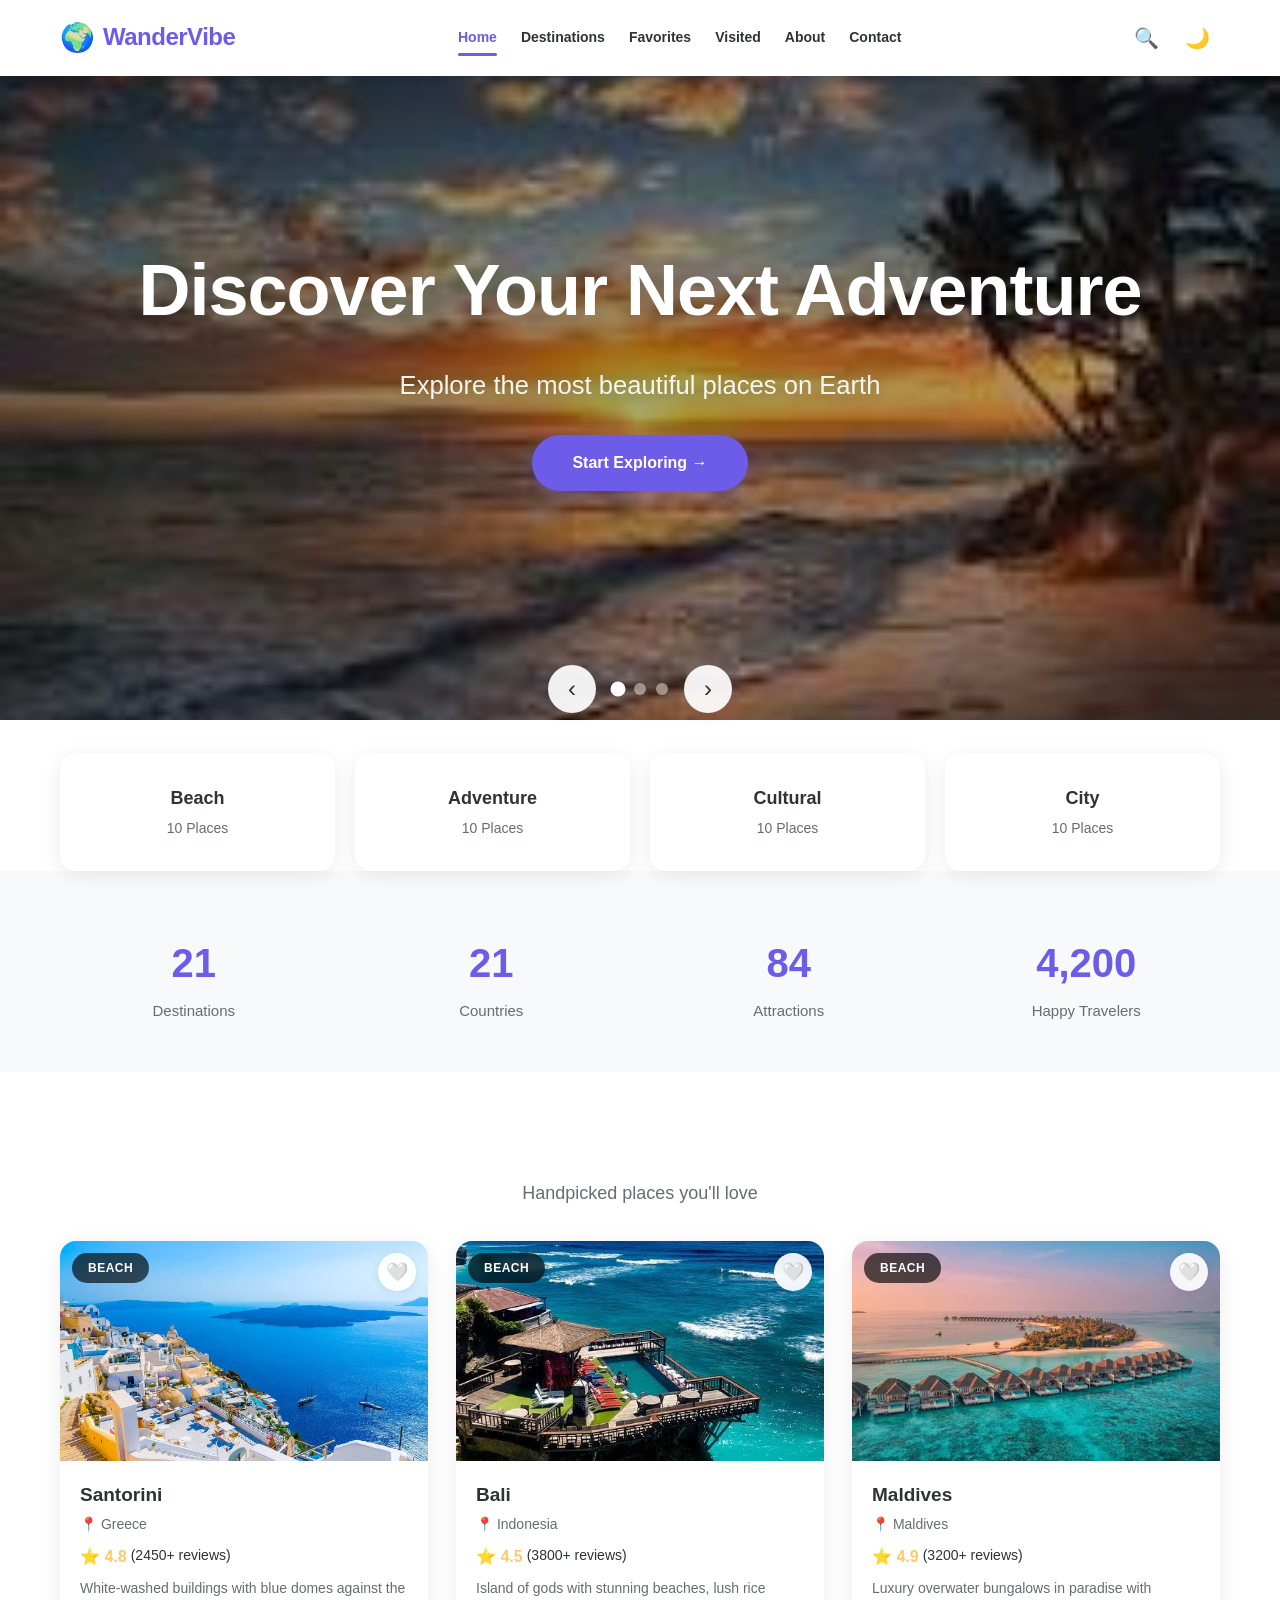
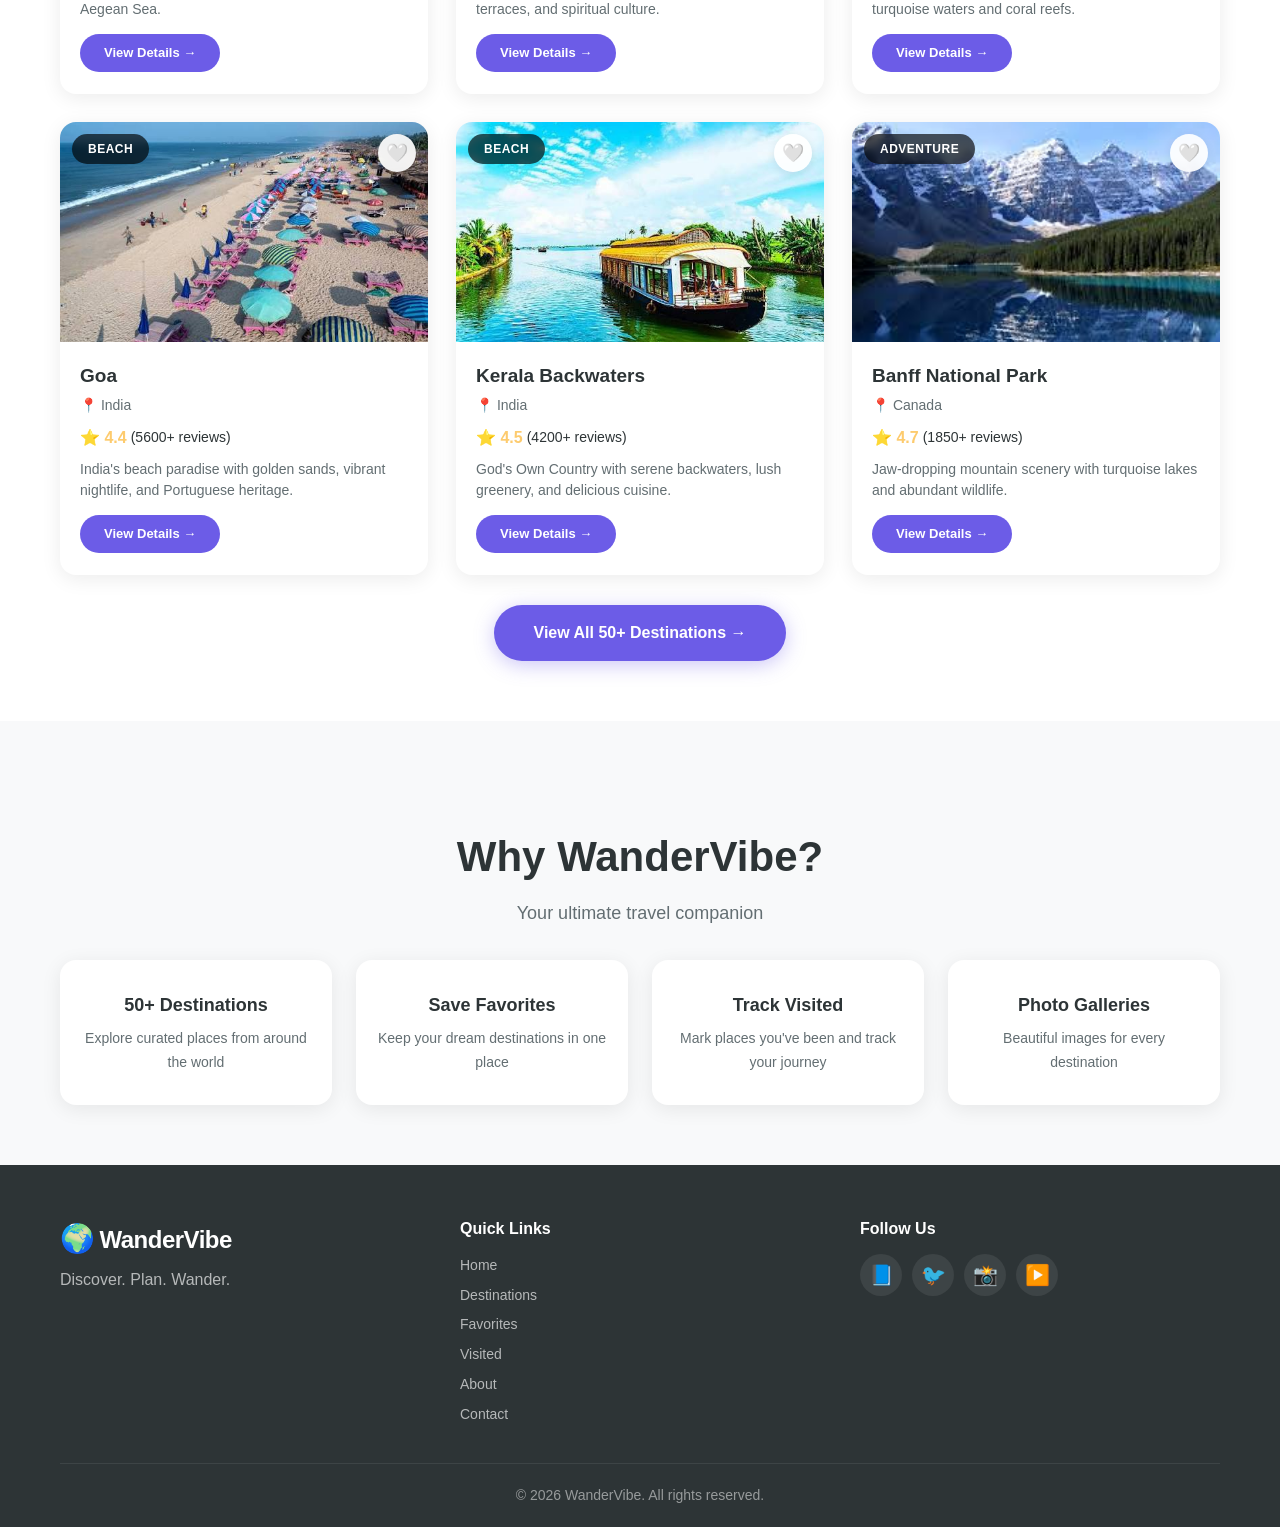
==== index.html @ a5f8c966 "Initial commit - WanderVibe travel discovery platform" ====
<!DOCTYPE html>
<html lang="en">
<head>
    <meta charset="UTF-8" />
    <meta name="viewport" content="width=device-width, initial-scale=1.0" />
    <title>WanderVibe - Discover Your Next Adventure</title>
    <link rel="stylesheet" href="css/style.css" />
    <link rel="stylesheet" href="css/dark-mode.css" />
    <link rel="stylesheet" href="css/responsive.css" />
</head>
<body>

    <!-- HEADER -->
    <header id="header">
        <div class="container">
            <div class="logo">
                <span class="logo-icon">🌍</span>
                <span class="logo-text">WanderVibe</span>
            </div>

            <nav id="navbar">
                <a href="index.html" class="active">Home</a>
                <a href="destinations.html">Destinations</a>
                <a href="favorites.html">Favorites</a>
                <a href="visited.html">Visited</a>
                <a href="about.html">About</a>
                <a href="contact.html">Contact</a>
            </nav>

            <div class="header-controls">
                <button id="search-toggle" aria-label="Search">🔍</button>
                <button id="theme-toggle" aria-label="Toggle Theme">🌙</button>
                <button id="menu-toggle" aria-label="Menu">☰</button>
            </div>
        </div>
    </header>

    <!-- SEARCH OVERLAY -->
    <div id="search-overlay">
        <div class="search-container">
            <input type="text" id="search-input" placeholder="Search destinations by name, country, or category..." />
            <button id="search-close">✕</button>
        </div>
        <div id="search-results"></div>
    </div>

    <!-- HOME SECTION -->
    <section id="home">
        <!-- Hero Slider -->
        <div class="hero-slider">
            <div class="slide active" data-index="0">
                <div class="slide-bg" style="background-image: url('assets/images/hero1.jpg');"></div>
                <div class="slide-content">
                    <h1>Discover Your Next Adventure</h1>
                    <p>Explore the most beautiful places on Earth</p>
                    <a href="destinations.html" class="btn btn-primary">Start Exploring →</a>
                </div>
            </div>
            <div class="slide" data-index="1">
                <div class="slide-bg" style="background-image: url('assets/images/hero2.jpg');"></div>
                <div class="slide-content">
                    <h1>Wander Without Limits</h1>
                    <p>Find hidden gems and popular hotspots</p>
                    <a href="destinations.html" class="btn btn-primary">Explore Now →</a>
                </div>
            </div>
            <div class="slide" data-index="2">
                <div class="slide-bg" style="background-image: url('assets/images/hero3.jpg');"></div>
                <div class="slide-content">
                    <h1>Save Your Favorites</h1>
                    <p>Plan your dream journey one place at a time</p>
                    <a href="favorites.html" class="btn btn-primary">View Favorites →</a>
                </div>
            </div>
        </div>

        <div class="slider-controls">
            <button class="prev-slide">‹</button>
            <div class="slider-dots"></div>
            <button class="next-slide">›</button>
        </div>

        <!-- Quick Categories -->
        <div class="quick-categories">
            <div class="container">
                <div class="category-grid">
                    <a href="destinations.html?category=Beach" class="category-card">
                        <span class="category-name">Beach</span>
                        <span class="category-count">10 Places</span>
                    </a>
                    <a href="destinations.html?category=Adventure" class="category-card">
                        <span class="category-name">Adventure</span>
                        <span class="category-count">10 Places</span>
                    </a>
                    <a href="destinations.html?category=Cultural" class="category-card">
                        <span class="category-name">Cultural</span>
                        <span class="category-count">10 Places</span>
                    </a>
                    <a href="destinations.html?category=City" class="category-card">
                        <span class="category-name">City</span>
                        <span class="category-count">10 Places</span>
                    </a>
                </div>
            </div>
        </div>

        <!-- Stats -->
        <div class="stats-section">
            <div class="container">
                <div class="stats-grid">
                    <div class="stat-item">
                        <span class="stat-number" data-target="50">0</span>
                        <span class="stat-label">Destinations</span>
                    </div>
                    <div class="stat-item">
                        <span class="stat-number" data-target="25">0</span>
                        <span class="stat-label">Countries</span>
                    </div>
                    <div class="stat-item">
                        <span class="stat-number" data-target="200">0</span>
                        <span class="stat-label">Attractions</span>
                    </div>
                    <div class="stat-item">
                        <span class="stat-number" data-target="10000">0</span>
                        <span class="stat-label">Happy Travelers</span>
                    </div>
                </div>
            </div>
        </div>

        <!-- Featured Destinations -->
        <div class="featured-section">
            <div class="container">
                <div class="section-header">
                    <p>Handpicked places you'll love</p>
                </div>
                <div id="featured-grid" class="destinations-grid"></div>
                <div style="text-align:center;margin-top:30px;">
                    <a href="destinations.html" class="btn btn-primary">View All 50+ Destinations →</a>
                </div>
            </div>
        </div>

        <!-- Why WanderVibe -->
        <div class="why-section">
            <div class="container">
                <div class="section-header">
                    <h2>Why WanderVibe?</h2>
                    <p>Your ultimate travel companion</p>
                </div>
                <div class="why-grid">
                    <div class="why-card">
                        <h3>50+ Destinations</h3>
                        <p>Explore curated places from around the world</p>
                    </div>
                    <div class="why-card">
                        <h3>Save Favorites</h3>
                        <p>Keep your dream destinations in one place</p>
                    </div>
                    <div class="why-card">
                        <h3>Track Visited</h3>
                        <p>Mark places you've been and track your journey</p>
                    </div>
                    <div class="why-card">
                        <h3>Photo Galleries</h3>
                        <p>Beautiful images for every destination</p>
                    </div>
                </div>
            </div>
        </div>
    </section>

    <!-- FOOTER -->
    <footer>
        <div class="container">
            <div class="footer-content">
                <div class="footer-brand">
                    <span class="logo-icon">🌍</span>
                    <span class="logo-text">WanderVibe</span>
                    <p>Discover. Plan. Wander.</p>
                </div>
                <div class="footer-links">
                    <h4>Quick Links</h4>
                    <a href="index.html">Home</a>
                    <a href="destinations.html">Destinations</a>
                    <a href="favorites.html">Favorites</a>
                    <a href="visited.html">Visited</a>
                    <a href="about.html">About</a>
                    <a href="contact.html">Contact</a>
                </div>
                <div class="footer-social">
                    <h4>Follow Us</h4>
                    <div class="social-icons">
                        <a href="#" aria-label="Facebook">📘</a>
                        <a href="#" aria-label="Twitter">🐦</a>
                        <a href="#" aria-label="Instagram">📸</a>
                        <a href="#" aria-label="YouTube">▶️</a>
                    </div>
                </div>
            </div>
            <div class="footer-bottom">
                <p>&copy; 2026 WanderVibe. All rights reserved.</p>
            </div>
        </div>
    </footer>

    <button id="back-to-top" aria-label="Back to top">↑</button>

    <script src="js/main.js"></script>
    <script src="js/theme-switcher.js"></script>
    <script src="js/destinations.js"></script>
    <script src="js/image-slider.js"></script>
    <script src="js/scroll-effects.js"></script>
</body>
</html>
---- css/style.css ----
/* CSS VARIABLES */

:root {
    --primary: #6C5CE7;
    --primary-dark: #5A4BD1;
    --secondary: #00B894;
    --secondary-dark: #00A381;
    --accent: #FDCB6E;
    --dark: #2D3436;
    --light: #DFE6E9;
    --bg: #FFFFFF;
    --bg-alt: #F8F9FA;
    --text: #2D3436;
    --text-light: #636E72;
    --card-bg: #FFFFFF;
    --shadow: 0 4px 20px rgba(0, 0, 0, 0.08);
    --shadow-hover: 0 8px 35px rgba(0, 0, 0, 0.15);
    --radius: 16px;
    --radius-sm: 8px;
    --transition: 0.3s cubic-bezier(0.4, 0, 0.2, 1);
    --font: 'Segoe UI', -apple-system, BlinkMacSystemFont, 'Helvetica Neue', Arial, sans-serif;
}

*,
*::before,
*::after {
    margin: 0;
    padding: 0;
    box-sizing: border-box;
}

html {
    scroll-behavior: smooth;
}

body {
    font-family: var(--font);
    background: var(--bg);
    color: var(--text);
    line-height: 1.7;
    transition: background var(--transition), color var(--transition);
    overflow-x: hidden;
}

a {
    text-decoration: none;
    color: inherit;
}

button {
    cursor: pointer;
    border: none;
    background: none;
    font-family: inherit;
}

input,
select,
textarea {
    font-family: inherit;
}

img {
    max-width: 100%;
    display: block;
}

ul {
    list-style: none;
}

.container {
    max-width: 1200px;
    margin: 0 auto;
    padding: 0 20px;
}

/* LOADING SCREEN */
#loader {
    position: fixed;
    inset: 0;
    background: var(--bg);
    display: flex;
    align-items: center;
    justify-content: center;
    z-index: 99999;
    transition: opacity 0.6s ease, visibility 0.6s ease;
}

#loader.hide {
    opacity: 0;
    visibility: hidden;
}

.loader-content {
    text-align: center;
}

.loader-icon {
    font-size: 56px;
    animation: pulse 1s ease-in-out infinite;
}

.loader-text {
    font-size: 28px;
    font-weight: 800;
    color: var(--primary);
    margin: 12px 0;
}

.loader-bar {
    width: 220px;
    height: 4px;
    background: var(--light);
    border-radius: 4px;
    overflow: hidden;
    margin: 0 auto;
}

.loader-progress {
    width: 0%;
    height: 100%;
    background: linear-gradient(90deg, var(--primary), var(--secondary));
    border-radius: 4px;
    animation: loadProgress 2s ease forwards;
}

@keyframes loadProgress {
    0% { width: 0%; }
    100% { width: 100%; }
}

@keyframes pulse {
    0%, 100% { transform: scale(1); }
    50% { transform: scale(1.15); }
}

/* HEADER */
#header {
    position: fixed;
    top: 0;
    left: 0;
    right: 0;
    z-index: 10000;
    background: var(--bg);
    box-shadow: 0 2px 10px rgba(0, 0, 0, 0.06);
    transition: background var(--transition), box-shadow var(--transition);
    padding: 14px 0;
}

#header.scrolled {
    box-shadow: 0 4px 25px rgba(0, 0, 0, 0.12);
}

#header .container {
    display: flex;
    align-items: center;
    justify-content: space-between;
}

.logo {
    display: flex;
    align-items: center;
    gap: 8px;
    font-size: 24px;
    font-weight: 800;
    color: var(--primary);
}

.logo-icon {
    font-size: 28px;
}

.logo-text {
    letter-spacing: -0.5px;
}

#navbar {
    display: flex;
    gap: 24px;
}

#navbar a {
    font-size: 14px;
    font-weight: 600;
    color: var(--text);
    transition: color var(--transition);
    position: relative;
    padding: 4px 0;
}

#navbar a:hover,
#navbar a.active {
    color: var(--primary);
}

#navbar a.active::after {
    content: '';
    position: absolute;
    bottom: -2px;
    left: 0;
    right: 0;
    height: 2.5px;
    background: var(--primary);
    border-radius: 2px;
}

.header-controls {
    display: flex;
    gap: 6px;
    align-items: center;
}

.header-controls button {
    font-size: 20px;
    padding: 8px 10px;
    border-radius: var(--radius-sm);
    transition: background var(--transition);
    color: var(--text);
}

.header-controls button:hover {
    background: var(--bg-alt);
}

#menu-toggle {
    display: none;
    font-size: 26px;
    padding: 4px 8px;
}

/* SEARCH OVERLAY */
#search-overlay {
    position: fixed;
    top: 72px;
    left: 0;
    right: 0;
    background: var(--bg);
    padding: 24px;
    z-index: 9999;
    box-shadow: 0 4px 30px rgba(0, 0, 0, 0.12);
    display: none;
    max-height: 80vh;
    overflow-y: auto;
}

#search-overlay.active {
    display: block;
}

.search-container {
    display: flex;
    align-items: center;
    gap: 12px;
    max-width: 600px;
    margin: 0 auto;
}

.search-container input {
    flex: 1;
    padding: 14px 18px;
    border: 2px solid var(--light);
    border-radius: var(--radius-sm);
    font-size: 16px;
    background: var(--bg-alt);
    color: var(--text);
    transition: border-color var(--transition);
}

.search-container input:focus {
    outline: none;
    border-color: var(--primary);
}

#search-close {
    font-size: 26px;
    padding: 8px 12px;
    color: var(--text-light);
}

#search-results {
    max-width: 600px;
    margin: 16px auto 0;
}

.search-result-item {
    padding: 12px 16px;
    border-bottom: 1px solid var(--light);
    cursor: pointer;
    transition: background var(--transition);
}

.search-result-item:hover {
    background: var(--bg-alt);
}

.search-result-item .result-name {
    font-weight: 600;
}

.search-result-item .result-country {
    font-size: 13px;
    color: var(--text-light);
}

/* HOME/HERO */
.hero-slider {
    position: relative;
    height: 80vh;
    min-height: 520px;
    overflow: hidden;
}

.slide {
    position: absolute;
    inset: 0;
    opacity: 0;
    transition: opacity 1s ease;
}

.slide.active {
    opacity: 1;
}

.slide-bg {
    position: absolute;
    inset: 0;
    background-size: cover;
    background-position: center;
    transform: scale(1.08);
    transition: transform 10s ease;
}

.slide.active .slide-bg {
    transform: scale(1);
}

.slide-bg::after {
    content: '';
    position: absolute;
    inset: 0;
    background: linear-gradient(135deg, rgba(0, 0, 0, 0.5) 0%, rgba(0, 0, 0, 0.2) 100%);
}

.slide-content {
    position: relative;
    z-index: 2;
    display: flex;
    flex-direction: column;
    align-items: center;
    justify-content: center;
    height: 100%;
    text-align: center;
    color: #fff;
    padding: 20px;
}

.slide-content h1 {
    font-size: clamp(38px, 6.5vw, 72px);
    font-weight: 900;
    margin-bottom: 12px;
    text-shadow: 0 2px 30px rgba(0, 0, 0, 0.35);
    letter-spacing: -1px;
}

.slide-content p {
    font-size: clamp(18px, 2vw, 26px);
    margin-bottom: 28px;
    opacity: 0.92;
    text-shadow: 0 2px 15px rgba(0, 0, 0, 0.3);
}

.btn {
    display: inline-block;
    padding: 14px 40px;
    border-radius: 50px;
    font-weight: 700;
    font-size: 16px;
    transition: all var(--transition);
    cursor: pointer;
    text-align: center;
}

.btn-primary {
    background: var(--primary);
    color: #fff;
    box-shadow: 0 4px 20px rgba(108, 92, 231, 0.35);
}

.btn-primary:hover {
    transform: translateY(-3px);
    box-shadow: 0 8px 35px rgba(108, 92, 231, 0.45);
}

.btn-small {
    padding: 8px 20px;
    font-size: 13px;
}

/* Slider Controls */
.slider-controls {
    position: relative;
    z-index: 3;
    display: flex;
    align-items: center;
    justify-content: center;
    gap: 16px;
    margin-top: -55px;
}

.slider-controls button {
    background: rgba(255, 255, 255, 0.92);
    color: var(--dark);
    width: 48px;
    height: 48px;
    border-radius: 50%;
    font-size: 24px;
    transition: all var(--transition);
    box-shadow: 0 2px 15px rgba(0, 0, 0, 0.1);
}

.slider-controls button:hover {
    background: var(--primary);
    color: #fff;
    transform: scale(1.05);
}

.slider-dots {
    display: flex;
    gap: 10px;
}

.slider-dots .dot {
    width: 12px;
    height: 12px;
    border-radius: 50%;
    background: rgba(255, 255, 255, 0.45);
    cursor: pointer;
    transition: all var(--transition);
}

.slider-dots .dot.active {
    background: #fff;
    transform: scale(1.25);
}

   /* STATS */
.stats-section {
    padding: 50px 0 40px;
    background: var(--bg-alt);
}

.stats-grid {
    display: grid;
    grid-template-columns: repeat(auto-fit, minmax(140px, 1fr));
    gap: 30px;
    text-align: center;
}

.stat-item {
    padding: 8px;
}

.stat-number {
    display: block;
    font-size: 40px;
    font-weight: 900;
    color: var(--primary);
}

.stat-label {
    font-size: 15px;
    color: var(--text-light);
    font-weight: 500;
}

/* ============================================================
   FEATURED SECTION
   ============================================================ */
.featured-section {
    padding: 50px 0 60px;
    background: var(--bg);
}

.featured-section h2 {
    font-size: 28px;
    font-weight: 800;
    margin-bottom: 24px;
}

   /* SECTION HEADER */
.section-header {
    text-align: center;
    padding: 50px 0 32px;
}

.section-header h2 {
    font-size: clamp(28px, 4vw, 42px);
    font-weight: 800;
}

.section-header p {
    color: var(--text-light);
    font-size: 18px;
    margin-top: 6px;
}

   /* DESTINATIONS */
#destinations-page,
#favorites-page,
#visited-page {
    padding: 80px 0 60px;
}

.category-filters {
    display: flex;
    flex-wrap: wrap;
    gap: 10px;
    justify-content: center;
    margin-bottom: 32px;
}

.filter-btn {
    padding: 10px 26px;
    border-radius: 50px;
    background: var(--bg-alt);
    color: var(--text);
    font-weight: 600;
    border: 2px solid transparent;
    transition: all var(--transition);
    font-size: 14px;
}

.filter-btn:hover {
    border-color: var(--primary);
    transform: translateY(-2px);
}

.filter-btn.active {
    background: var(--primary);
    color: #fff;
    border-color: var(--primary);
}

.destinations-grid {
    display: grid;
    grid-template-columns: repeat(auto-fill, minmax(280px, 1fr));
    gap: 28px;
}

.destination-card {
    background: var(--card-bg);
    border-radius: var(--radius);
    overflow: hidden;
    box-shadow: var(--shadow);
    transition: all var(--transition);
    cursor: pointer;
}

.destination-card:hover {
    transform: translateY(-8px);
    box-shadow: var(--shadow-hover);
}

.destination-card .card-image {
    position: relative;
    height: 220px;
    overflow: hidden;
}

.destination-card .card-image img {
    width: 100%;
    height: 100%;
    object-fit: cover;
    transition: transform 0.6s ease;
}

.destination-card:hover .card-image img {
    transform: scale(1.06);
}

.destination-card .card-badges {
    position: absolute;
    top: 12px;
    left: 12px;
    right: 12px;
    display: flex;
    justify-content: space-between;
    align-items: flex-start;
}

.destination-card .category-badge {
    padding: 5px 16px;
    border-radius: 50px;
    font-size: 12px;
    font-weight: 700;
    background: rgba(0, 0, 0, 0.65);
    color: #fff;
    backdrop-filter: blur(4px);
    text-transform: uppercase;
    letter-spacing: 0.5px;
}

.destination-card .visited-badge {
    padding: 5px 16px;
    border-radius: 50px;
    font-size: 12px;
    font-weight: 700;
    background: var(--secondary);
    color: #fff;
}

.destination-card .card-actions {
    position: absolute;
    top: 12px;
    right: 12px;
    display: flex;
    gap: 8px;
}

.destination-card .card-actions button {
    width: 38px;
    height: 38px;
    border-radius: 50%;
    background: rgba(255, 255, 255, 0.92);
    font-size: 18px;
    transition: all var(--transition);
    backdrop-filter: blur(4px);
    box-shadow: 0 2px 8px rgba(0, 0, 0, 0.08);
}

.destination-card .card-actions button:hover {
    transform: scale(1.1);
}

.destination-card .card-actions .fav-btn.active {
    color: #E74C3C;
}

.destination-card .card-body {
    padding: 18px 20px 22px;
}

.destination-card .card-body h3 {
    font-size: 19px;
    font-weight: 800;
    margin-bottom: 2px;
}

.destination-card .card-body .country {
    color: var(--text-light);
    font-size: 14px;
}

.destination-card .card-body .rating {
    display: flex;
    align-items: center;
    gap: 4px;
    margin: 6px 0 8px;
    color: #FDCB6E;
    font-weight: 700;
}

.destination-card .card-body .rating span {
    color: var(--text);
    font-weight: 400;
    font-size: 14px;
}

.destination-card .card-body .description {
    font-size: 14px;
    color: var(--text-light);
    display: -webkit-box;
    -webkit-line-clamp: 2;
    -webkit-box-orient: vertical;
    overflow: hidden;
    line-height: 1.5;
}

.destination-card .card-body .view-btn {
    margin-top: 14px;
    padding: 8px 24px;
    border-radius: 50px;
    background: var(--primary);
    color: #fff;
    font-size: 13px;
    font-weight: 600;
    transition: all var(--transition);
    display: inline-block;
}

.destination-card .card-body .view-btn:hover {
    background: var(--primary-dark);
    transform: translateX(4px);
}

#destination-detail {
    padding: 100px 0 60px;
}

#destination-content .detail-hero {
    width: 100%;
    height: 400px;
    object-fit: cover;
    border-radius: var(--radius);
    margin-bottom: 30px;
}

#destination-content .detail-title {
    font-size: 36px;
    font-weight: 800;
}

#destination-content .detail-country {
    font-size: 18px;
    color: var(--text-light);
}

#destination-content .detail-rating {
    display: flex;
    align-items: center;
    gap: 4px;
    color: #FDCB6E;
    font-size: 24px;
    margin: 8px 0 16px;
}

#destination-content .detail-rating span {
    color: var(--text);
    font-size: 16px;
}

#destination-content .detail-description {
    font-size: 17px;
    line-height: 1.9;
    margin-bottom: 20px;
}

#destination-content .detail-grid {
    display: grid;
    grid-template-columns: 1fr 1fr;
    gap: 30px;
    margin: 30px 0;
}

#destination-content .detail-section {
    margin-bottom: 20px;
}

#destination-content .detail-section h4 {
    font-weight: 700;
    font-size: 17px;
    margin-bottom: 6px;
    color: var(--primary);
}

#destination-content .detail-section p {
    color: var(--text-light);
    font-size: 15px;
}

#destination-content .detail-section ul {
    display: flex;
    flex-wrap: wrap;
    gap: 8px;
    margin-top: 4px;
}

#destination-content .detail-section ul li {
    padding: 4px 16px;
    background: var(--bg-alt);
    border-radius: 50px;
    font-size: 14px;
    color: var(--text);
}

/* Gallery */
.detail-gallery {
    display: grid;
    grid-template-columns: repeat(auto-fill, minmax(200px, 1fr));
    gap: 16px;
    margin: 20px 0;
}

.detail-gallery img {
    width: 100%;
    height: 160px;
    object-fit: cover;
    border-radius: var(--radius-sm);
    cursor: pointer;
    transition: transform var(--transition);
}

.detail-gallery img:hover {
    transform: scale(1.03);
}

/* Detail Actions */
.detail-actions {
    display: flex;
    flex-wrap: wrap;
    gap: 12px;
    margin-top: 30px;
    padding-top: 24px;
    border-top: 2px solid var(--light);
}

.detail-actions button,
.detail-actions a {
    padding: 12px 30px;
    border-radius: 50px;
    font-weight: 700;
    font-size: 15px;
    transition: all var(--transition);
    display: inline-flex;
    align-items: center;
    gap: 8px;
}

.detail-actions .btn-visit {
    background: var(--secondary);
    color: #fff;
}

.detail-actions .btn-visit:hover {
    background: var(--secondary-dark);
}

.detail-actions .btn-visit.visited {
    background: #636E72;
}

.detail-actions .btn-map {
    background: var(--primary);
    color: #fff;
}

.detail-actions .btn-map:hover {
    background: var(--primary-dark);
}

.detail-actions .btn-fav {
    background: var(--bg-alt);
    color: var(--text);
}

.detail-actions .btn-fav:hover {
    background: var(--light);
}

.detail-actions .btn-fav.active {
    background: #E74C3C;
    color: #fff;
}

   /* EMPTY STATE */
.empty-state {
    text-align: center;
    padding: 60px 20px;
    color: var(--text-light);
    grid-column: 1 / -1;
}

.empty-state .empty-icon {
    font-size: 72px;
    margin-bottom: 16px;
}

.empty-state h3 {
    font-size: 24px;
    color: var(--text);
    margin-bottom: 6px;
}

   /* ABOUT */
#about-page {
    padding: 80px 0 60px;
}

.about-grid {
    display: grid;
    grid-template-columns: 1fr 1fr;
    gap: 50px;
    align-items: center;
}

.about-content h2 {
    font-size: 34px;
    font-weight: 800;
    margin-bottom: 16px;
}

.about-content p {
    color: var(--text-light);
    margin-bottom: 14px;
    font-size: 16px;
    line-height: 1.8;
}

.about-stats {
    display: flex;
    flex-wrap: wrap;
    gap: 20px 40px;
    margin-top: 20px;
}

.about-stats div {
    text-align: center;
}

.about-stats span {
    display: block;
    font-size: 30px;
    font-weight: 800;
    color: var(--primary);
}

.about-image-placeholder {
    width: 100%;
    height: 320px;
    background: linear-gradient(135deg, var(--primary), var(--secondary));
    border-radius: var(--radius);
    display: flex;
    align-items: center;
    justify-content: center;
    font-size: 100px;
}

   /* CONTACT */
#contact-page {
    padding: 80px 0 60px;
}

.contact-grid {
    display: grid;
    grid-template-columns: 1fr 1.2fr;
    gap: 50px;
}

.contact-info {
    display: flex;
    flex-direction: column;
    gap: 24px;
    justify-content: center;
}

.contact-item {
    display: flex;
    gap: 16px;
    align-items: flex-start;
}

.contact-item span {
    font-size: 28px;
}

.contact-item h4 {
    font-weight: 700;
    font-size: 16px;
}

.contact-item p {
    color: var(--text-light);
    font-size: 15px;
}

#contact-form {
    display: flex;
    flex-direction: column;
    gap: 14px;
}

#contact-form input,
#contact-form select,
#contact-form textarea {
    padding: 14px 18px;
    border: 2px solid var(--light);
    border-radius: var(--radius-sm);
    font-size: 15px;
    background: var(--bg);
    color: var(--text);
    transition: border-color var(--transition);
}

#contact-form input:focus,
#contact-form select:focus,
#contact-form textarea:focus {
    outline: none;
    border-color: var(--primary);
}

#contact-form textarea {
    min-height: 130px;
    resize: vertical;
}

#contact-form button {
    padding: 16px;
    border-radius: var(--radius-sm);
    background: var(--primary);
    color: #fff;
    font-weight: 700;
    font-size: 16px;
    transition: all var(--transition);
}

#contact-form button:hover {
    background: var(--primary-dark);
    transform: translateY(-2px);
}

.form-error {
    color: #E74C3C;
    font-size: 14px;
    display: none;
}

.form-success {
    color: var(--secondary);
    font-size: 16px;
    font-weight: 600;
    display: none;
    text-align: center;
    padding: 14px;
    background: var(--bg-alt);
    border-radius: var(--radius-sm);
}

   /* FOOTER */
footer {
    background: var(--dark);
    color: #fff;
    padding: 50px 0 20px;
}

.footer-content {
    display: grid;
    grid-template-columns: repeat(auto-fit, minmax(180px, 1fr));
    gap: 40px;
    padding-bottom: 30px;
    border-bottom: 1px solid rgba(255, 255, 255, 0.08);
}

.footer-brand .logo-text {
    font-size: 24px;
    font-weight: 800;
}

.footer-brand p {
    opacity: 0.65;
    margin-top: 4px;
}

.footer-links h4,
.footer-social h4 {
    font-size: 16px;
    font-weight: 700;
    margin-bottom: 12px;
}

.footer-links a {
    display: block;
    opacity: 0.65;
    margin-bottom: 6px;
    transition: opacity var(--transition);
    font-size: 14px;
}

.footer-links a:hover {
    opacity: 1;
}

.social-icons {
    display: flex;
    gap: 10px;
}

.social-icons a {
    width: 42px;
    height: 42px;
    border-radius: 50%;
    background: rgba(255, 255, 255, 0.08);
    display: flex;
    align-items: center;
    justify-content: center;
    font-size: 20px;
    transition: background var(--transition);
}

.social-icons a:hover {
    background: var(--primary);
}

.footer-bottom {
    text-align: center;
    padding-top: 20px;
    opacity: 0.5;
    font-size: 14px;
}

   /* BACK TO TOP */
#back-to-top {
    position: fixed;
    bottom: 30px;
    right: 30px;
    width: 50px;
    height: 50px;
    border-radius: 50%;
    background: var(--primary);
    color: #fff;
    font-size: 24px;
    box-shadow: 0 4px 25px rgba(108, 92, 231, 0.4);
    z-index: 999;
    display: none;
    transition: all var(--transition);
}

#back-to-top:hover {
    transform: translateY(-4px) scale(1.05);
    box-shadow: 0 8px 35px rgba(108, 92, 231, 0.5);
}

#back-to-top.visible {
    display: block;
}

/* QUICK CATEGORIES */
.quick-categories {
    padding: 40px 0 0;
    background: var(--bg);
}

.category-grid {
    display: grid;
    grid-template-columns: repeat(4, 1fr);
    gap: 20px;
}

.category-card {
    background: var(--card-bg);
    border-radius: var(--radius);
    padding: 30px 20px;
    text-align: center;
    box-shadow: var(--shadow);
    transition: all var(--transition);
    text-decoration: none;
    color: var(--text);
}

.category-card:hover {
    transform: translateY(-6px);
    box-shadow: var(--shadow-hover);
}

.category-icon {
    font-size: 40px;
    display: block;
    margin-bottom: 8px;
}

.category-name {
    font-size: 18px;
    font-weight: 700;
    display: block;
}

.category-count {
    font-size: 14px;
    color: var(--text-light);
}

/* WHY SECTION */
.why-section {
    padding: 50px 0 60px;
    background: var(--bg-alt);
}

.why-grid {
    display: grid;
    grid-template-columns: repeat(4, 1fr);
    gap: 24px;
}

.why-card {
    text-align: center;
    padding: 30px 20px;
    background: var(--card-bg);
    border-radius: var(--radius);
    box-shadow: var(--shadow);
    transition: all var(--transition);
}

.why-card:hover {
    transform: translateY(-4px);
    box-shadow: var(--shadow-hover);
}

.why-card h3 {
    font-size: 18px;
    font-weight: 700;
    margin-bottom: 6px;
}

.why-card p {
    color: var(--text-light);
    font-size: 14px;
}

/* RESPONSIVE FOR QUICK CATEGORIES */
@media (max-width: 768px) {
    .category-grid {
        grid-template-columns: repeat(2, 1fr);
        gap: 12px;
    }

    .why-grid {
        grid-template-columns: repeat(2, 1fr);
        gap: 16px;
    }
}

@media (max-width: 480px) {
    .category-grid {
        grid-template-columns: 1fr 1fr;
        gap: 10px;
    }

    .why-grid {
        grid-template-columns: 1fr 1fr;
        gap: 12px;
    }

    .category-card {
        padding: 20px 12px;
    }

    .category-icon {
        font-size: 32px;
    }

    .category-name {
        font-size: 14px;
    }
}
---- css/dark-mode.css ----
/* DARK MODE */

body.dark-mode {
    --bg: #0F0F1E;
    --bg-alt: #16162E;
    --text: #EAEAEA;
    --text-light: #9090B0;
    --card-bg: #1A1A32;
    --light: #2A2A4A;
    --shadow: 0 4px 20px rgba(0, 0, 0, 0.5);
    --shadow-hover: 0 8px 35px rgba(0, 0, 0, 0.6);
}

body.dark-mode #header {
    background: #0A0A18;
    box-shadow: 0 2px 10px rgba(0, 0, 0, 0.4);
}

body.dark-mode #header.scrolled {
    box-shadow: 0 4px 25px rgba(0, 0, 0, 0.5);
}

body.dark-mode .filter-btn {
    background: var(--card-bg);
    color: var(--text);
}

body.dark-mode .filter-btn.active {
    background: var(--primary);
    color: #fff;
}

body.dark-mode #search-overlay {
    background: var(--bg);
}

body.dark-mode .search-container input {
    background: var(--card-bg);
    color: var(--text);
    border-color: var(--light);
}

body.dark-mode #contact-form input,
body.dark-mode #contact-form select,
body.dark-mode #contact-form textarea {
    background: var(--card-bg);
    color: var(--text);
    border-color: var(--light);
}

body.dark-mode .destination-card {
    background: var(--card-bg);
}

body.dark-mode .destination-card .card-actions button {
    background: rgba(0, 0, 0, 0.7);
    color: #fff;
}

body.dark-mode .destination-card .card-actions button:hover {
    background: rgba(255, 255, 255, 0.15);
}

body.dark-mode .stat-number {
    color: #A29BFE;
}

body.dark-mode .loader-text {
    color: #A29BFE;
}

body.dark-mode .loader-bar {
    background: var(--light);
}

body.dark-mode .loader-progress {
    background: linear-gradient(90deg, #A29BFE, var(--secondary));
}

body.dark-mode .about-image-placeholder {
    background: linear-gradient(135deg, #A29BFE, var(--secondary));
}

body.dark-mode #back-to-top {
    background: #A29BFE;
    box-shadow: 0 4px 20px rgba(162, 155, 254, 0.4);
}

body.dark-mode .slider-controls button {
    background: rgba(255, 255, 255, 0.15);
    color: #fff;
}

body.dark-mode .slider-controls button:hover {
    background: var(--primary);
}

body.dark-mode .slider-dots .dot {
    background: rgba(255, 255, 255, 0.25);
}

body.dark-mode .slider-dots .dot.active {
    background: #fff;
}

body.dark-mode .slide-content h1,
body.dark-mode .slide-content p {
    text-shadow: 0 2px 30px rgba(0, 0, 0, 0.7);
}

body.dark-mode .detail-actions .btn-fav {
    background: var(--card-bg);
    color: var(--text);
}

body.dark-mode .detail-actions .btn-fav:hover {
    background: var(--light);
}

body.dark-mode .detail-section ul li {
    background: var(--card-bg);
}

body.dark-mode .form-success {
    background: var(--card-bg);
}

body.dark-mode::-webkit-scrollbar {
    width: 8px;
}

body.dark-mode::-webkit-scrollbar-track {
    background: var(--bg);
}

body.dark-mode::-webkit-scrollbar-thumb {
    background: var(--primary);
    border-radius: 4px;
}
---- css/responsive.css ----
/*  FOR TABLETS */
@media (max-width: 1024px) {
    .about-grid {
        grid-template-columns: 1fr;
        text-align: center;
    }

    .about-stats {
        justify-content: center;
    }

    .contact-grid {
        grid-template-columns: 1fr;
    }

    .contact-info {
        order: 2;
    }

    #destination-content .detail-grid {
        grid-template-columns: 1fr;
    }
}

/* MOBILE */
@media (max-width: 768px) {
    #navbar {
        display: none;
        position: absolute;
        top: 100%;
        left: 0;
        right: 0;
        background: var(--bg);
        flex-direction: column;
        padding: 24px;
        box-shadow: 0 4px 30px rgba(0, 0, 0, 0.12);
        gap: 8px;
        border-top: 1px solid var(--light);
    }

    #navbar.open {
        display: flex;
    }

    #menu-toggle {
        display: block;
    }

    .hero-slider {
        height: 60vh;
        min-height: 380px;
    }

    .slide-content h1 {
        font-size: 32px;
    }

    .slide-content p {
        font-size: 16px;
    }

    .btn {
        padding: 12px 28px;
        font-size: 14px;
    }

    .stats-grid {
        grid-template-columns: repeat(2, 1fr);
        gap: 16px;
    }

    .stat-number {
        font-size: 30px;
    }

    .destinations-grid {
        grid-template-columns: repeat(auto-fill, minmax(230px, 1fr));
        gap: 18px;
    }

    .destination-card .card-image {
        height: 180px;
    }

    .slider-controls {
        margin-top: -30px;
    }

    .slider-controls button {
        width: 38px;
        height: 38px;
        font-size: 18px;
    }

    .slider-dots .dot {
        width: 10px;
        height: 10px;
    }

    #back-to-top {
        bottom: 16px;
        right: 16px;
        width: 42px;
        height: 42px;
        font-size: 20px;
    }

    #destination-detail {
        padding: 80px 0 40px;
    }

    #destination-content .detail-hero {
        height: 250px;
    }

    #destination-content .detail-title {
        font-size: 28px;
    }

    .detail-gallery {
        grid-template-columns: repeat(auto-fill, minmax(150px, 1fr));
    }

    .detail-gallery img {
        height: 120px;
    }

    .footer-content {
        grid-template-columns: 1fr 1fr;
        text-align: center;
    }

    .footer-social .social-icons {
        justify-content: center;
    }

    .category-filters {
        gap: 6px;
    }

    .filter-btn {
        padding: 6px 16px;
        font-size: 13px;
    }

    .about-stats {
        flex-wrap: wrap;
        gap: 12px 24px;
        justify-content: center;
    }
}

/* SMALL MOBILE */
@media (max-width: 480px) {
    .container {
        padding: 0 14px;
    }

    .logo-text {
        font-size: 18px;
    }

    .logo-icon {
        font-size: 20px;
    }

    .header-controls button {
        font-size: 16px;
        padding: 4px 6px;
    }

    .hero-slider {
        height: 50vh;
        min-height: 300px;
    }

    .slide-content h1 {
        font-size: 24px;
    }

    .slide-content p {
        font-size: 14px;
    }

    .btn {
        padding: 10px 22px;
        font-size: 13px;
    }

    .stats-grid {
        grid-template-columns: 1fr 1fr;
        gap: 8px;
    }

    .stat-number {
        font-size: 24px;
    }

    .stat-label {
        font-size: 13px;
    }

    .destinations-grid {
        grid-template-columns: 1fr 1fr;
        gap: 12px;
    }

    .destination-card .card-image {
        height: 150px;
    }

    .destination-card .card-body {
        padding: 12px 14px 16px;
    }

    .destination-card .card-body h3 {
        font-size: 15px;
    }

    .destination-card .card-body .description {
        font-size: 12px;
    }

    .destination-card .card-body .view-btn {
        padding: 6px 16px;
        font-size: 12px;
    }

    .destination-card .card-actions button {
        width: 32px;
        height: 32px;
        font-size: 15px;
    }

    .section-header {
        padding: 30px 0 20px;
    }

    .section-header h2 {
        font-size: 24px;
    }

    .section-header p {
        font-size: 14px;
    }

    #destinations-page,
    #favorites-page,
    #visited-page,
    #contact-page,
    #about-page {
        padding: 70px 0 40px;
    }

    #destination-content .detail-hero {
        height: 200px;
    }

    #destination-content .detail-title {
        font-size: 22px;
    }

    #destination-content .detail-description {
        font-size: 15px;
    }

    .detail-gallery {
        grid-template-columns: repeat(2, 1fr);
    }

    .detail-gallery img {
        height: 100px;
    }

    .detail-actions {
        flex-direction: column;
    }

    .detail-actions button,
    .detail-actions a {
        width: 100%;
        justify-content: center;
    }

    .about-image-placeholder {
        height: 180px;
        font-size: 60px;
    }

    .about-stats span {
        font-size: 24px;
    }

    .about-stats div {
        font-size: 14px;
    }

    .contact-grid {
        gap: 30px;
    }

    .contact-item span {
        font-size: 22px;
    }

    .contact-item h4 {
        font-size: 14px;
    }

    .contact-item p {
        font-size: 13px;
    }

    .footer-content {
        grid-template-columns: 1fr;
        gap: 24px;
    }

    .featured-section h2 {
        font-size: 22px;
    }

    .featured-section {
        padding: 30px 0 40px;
    }

    .stats-section {
        padding: 30px 0 20px;
    }
}

/* VERY SMALL MOBILE */
@media (max-width: 360px) {
    .destinations-grid {
        grid-template-columns: 1fr;
    }

    .hero-slider {
        height: 40vh;
        min-height: 260px;
    }

    .slide-content h1 {
        font-size: 20px;
    }

    .slide-content p {
        font-size: 12px;
    }

    .btn {
        padding: 8px 18px;
        font-size: 12px;
    }

    .stat-number {
        font-size: 20px;
    }

    .stat-label {
        font-size: 12px;
    }

    .filter-btn {
        padding: 4px 12px;
        font-size: 11px;
    }

    .detail-gallery {
        grid-template-columns: 1fr 1fr;
    }

    .detail-gallery img {
        height: 80px;
    }
}
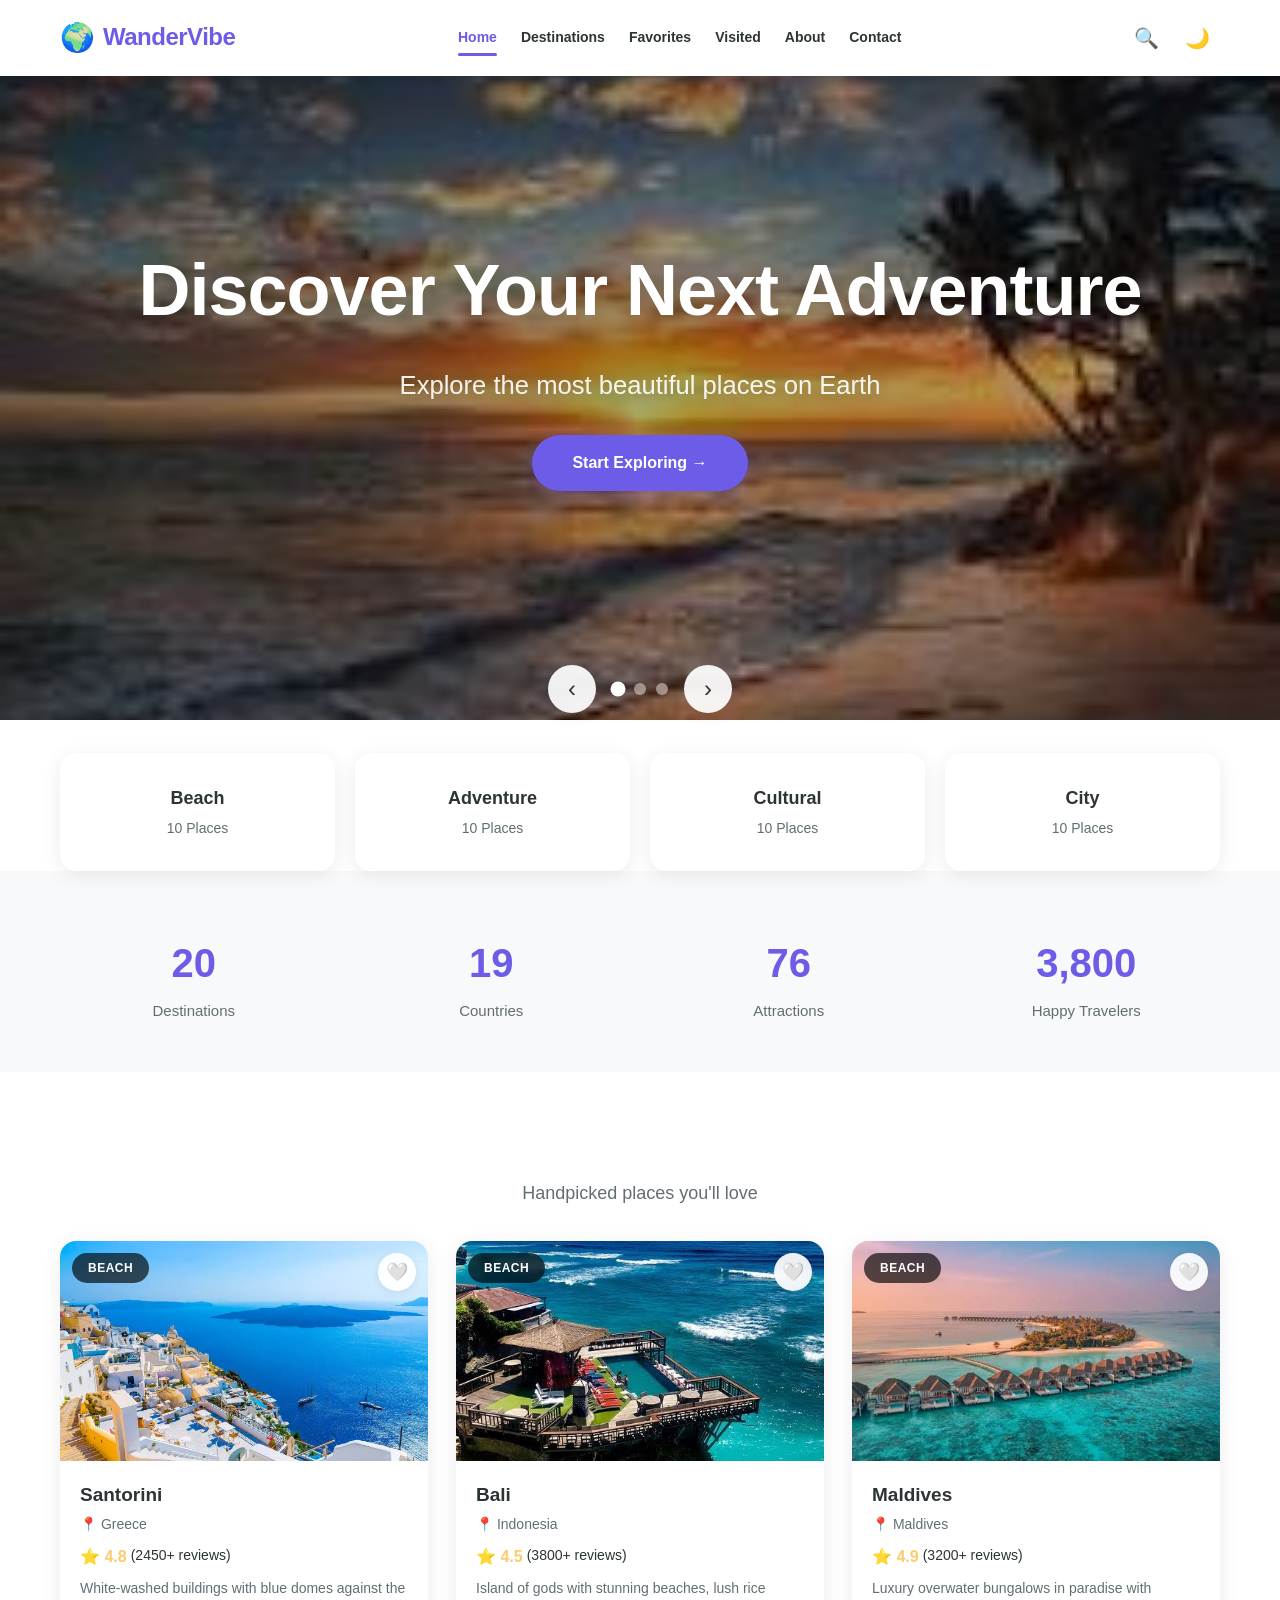
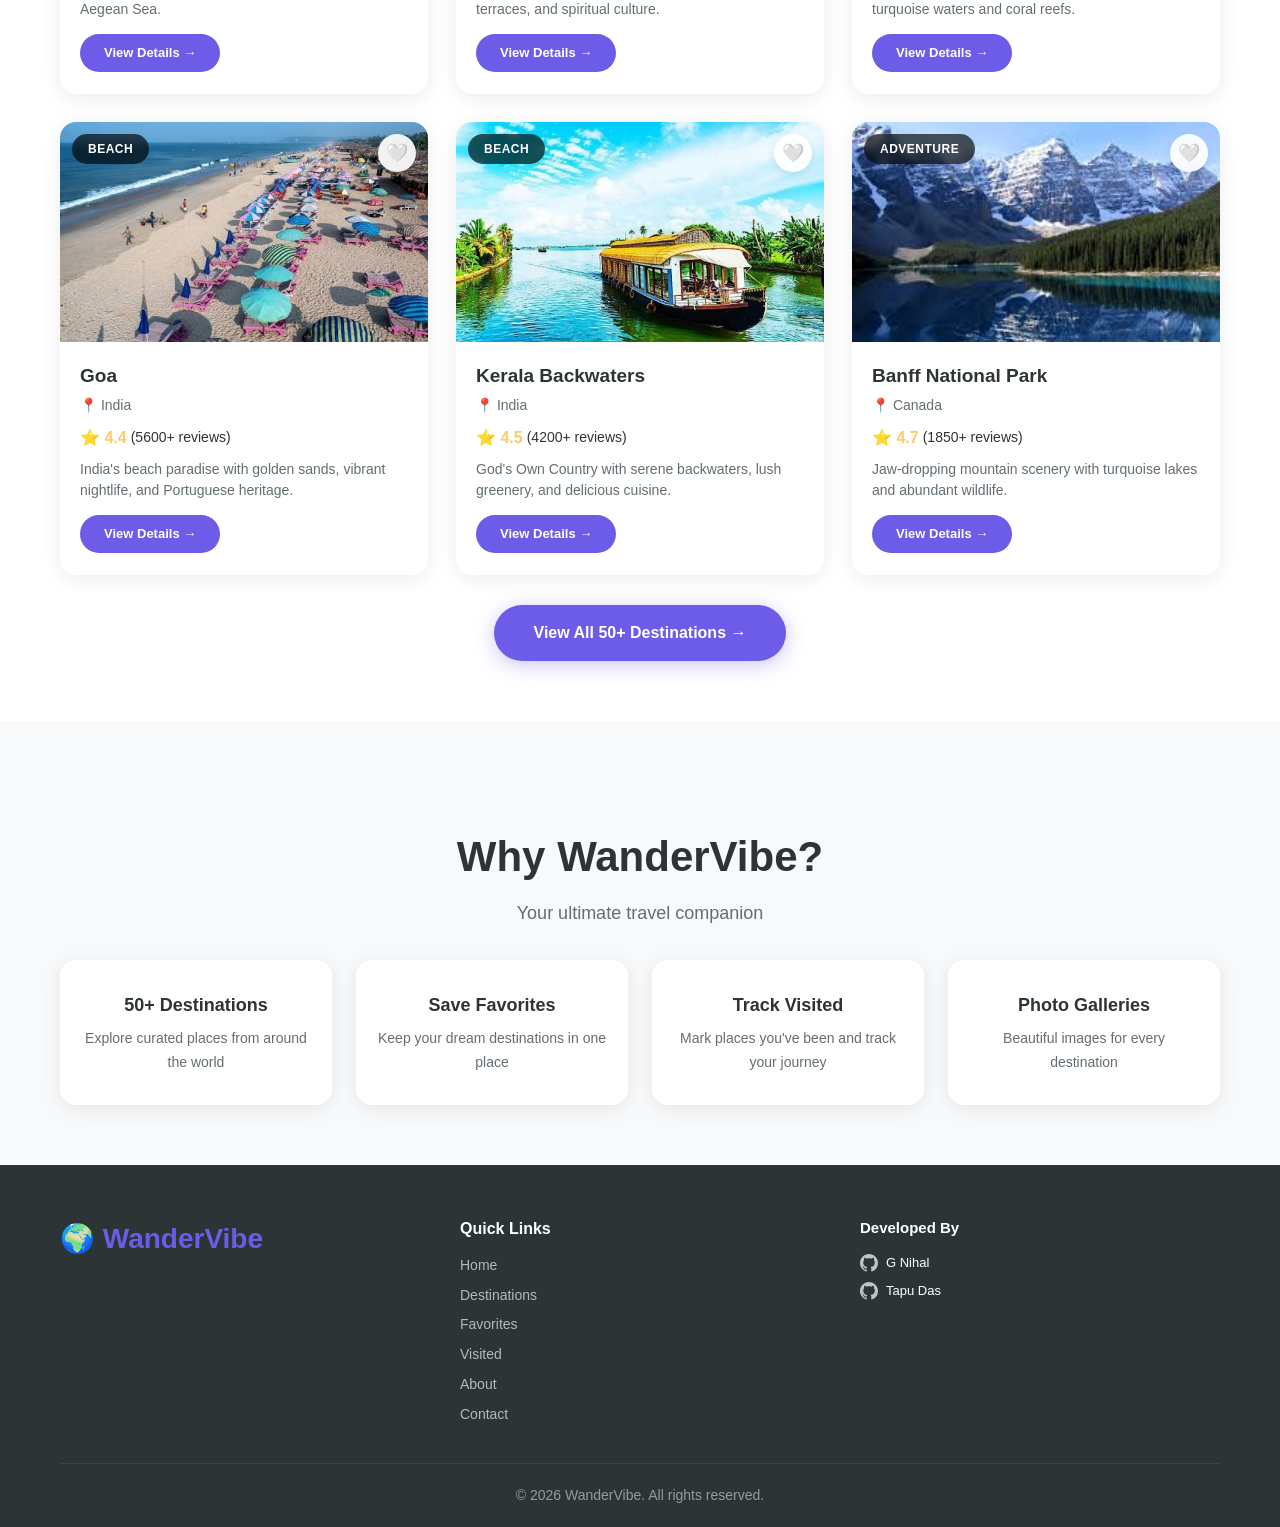
==== commit fbcea40f: "Updated footer section" ====
--- a/index.html
+++ b/index.html
@@ -171,38 +171,7 @@
     </section>
 
     <!-- FOOTER -->
-    <footer>
-        <div class="container">
-            <div class="footer-content">
-                <div class="footer-brand">
-                    <span class="logo-icon">🌍</span>
-                    <span class="logo-text">WanderVibe</span>
-                    <p>Discover. Plan. Wander.</p>
-                </div>
-                <div class="footer-links">
-                    <h4>Quick Links</h4>
-                    <a href="index.html">Home</a>
-                    <a href="destinations.html">Destinations</a>
-                    <a href="favorites.html">Favorites</a>
-                    <a href="visited.html">Visited</a>
-                    <a href="about.html">About</a>
-                    <a href="contact.html">Contact</a>
-                </div>
-                <div class="footer-social">
-                    <h4>Follow Us</h4>
-                    <div class="social-icons">
-                        <a href="#" aria-label="Facebook">📘</a>
-                        <a href="#" aria-label="Twitter">🐦</a>
-                        <a href="#" aria-label="Instagram">📸</a>
-                        <a href="#" aria-label="YouTube">▶️</a>
-                    </div>
-                </div>
-            </div>
-            <div class="footer-bottom">
-                <p>&copy; 2026 WanderVibe. All rights reserved.</p>
-            </div>
-        </div>
-    </footer>
+    <div id="footer-placeholder"></div>
 
     <button id="back-to-top" aria-label="Back to top">↑</button>
 
@@ -211,5 +180,6 @@
     <script src="js/destinations.js"></script>
     <script src="js/image-slider.js"></script>
     <script src="js/scroll-effects.js"></script>
+    <script src="js/footer.js"></script>
 </body>
 </html>
--- a/css/style.css
+++ b/css/style.css
@@ -585,8 +585,9 @@
     left: 12px;
     right: 12px;
     display: flex;
-    justify-content: space-between;
-    align-items: flex-start;
+    justify-content: flex-start;
+    gap: 8px;
+    flex-wrap: wrap;
 }
 
 .destination-card .category-badge {
@@ -602,9 +603,9 @@
 }
 
 .destination-card .visited-badge {
-    padding: 5px 16px;
+    padding: 5px 14px;
     border-radius: 50px;
-    font-size: 12px;
+    font-size: 11px;
     font-weight: 700;
     background: var(--secondary);
     color: #fff;
@@ -873,57 +874,264 @@
 }
 
    /* ABOUT */
+/* ===== ABOUT PAGE - FULL WIDTH ===== */
+.container-full {
+    max-width: 1200px;
+    margin: 0 auto;
+    padding: 0 20px;
+}
+
 #about-page {
-    padding: 80px 0 60px;
-}
-
-.about-grid {
+    padding: 20px 0 0;
+}
+
+/* About Hero */
+/* ===== ABOUT PAGE - FULL WIDTH ===== */
+.container-full {
+    max-width: 1200px;
+    margin: 0 auto;
+    padding: 0 20px;
+}
+
+#about-page {
+    padding: 20px 0 0;
+}
+
+/* About Hero */
+.about-hero {
+    text-align: center;
+    padding: 50px 0 10px;
+}
+
+.about-hero h1 {
+    font-size: 38px;
+    font-weight: 900;
+    margin-bottom: 6px;
+}
+
+.about-hero p {
+    font-size: 18px;
+    color: var(--text-light);
+}
+
+/* About Content - Full Width (No Image Section) */
+.about-content-full {
+    padding: 20px 0 10px;
+    max-width: 900px;
+    margin: 0 auto;
+}
+
+.about-content-full h2 {
+    font-size: 26px;
+    font-weight: 800;
+    margin-bottom: 12px;
+}
+
+.about-content-full p {
+    font-size: 16px;
+    line-height: 1.8;
+    color: var(--text-light);
+}
+
+/* About Features - Full Width */
+.about-features-full {
     display: grid;
     grid-template-columns: 1fr 1fr;
-    gap: 50px;
-    align-items: center;
-}
-
-.about-content h2 {
-    font-size: 34px;
+    gap: 16px;
+    margin: 16px 0 24px;
+}
+
+.about-feature {
+    padding: 14px 16px;
+    background: var(--bg-alt);
+    border-radius: 8px;
+}
+
+.about-feature h4 {
+    font-weight: 700;
+    font-size: 15px;
+    margin: 0;
+}
+
+.about-feature p {
+    font-size: 13px;
+    color: var(--text-light);
+    margin: 0;
+}
+
+/* About Stats - Full Width */
+.about-stats-full {
+    display: flex;
+    flex-wrap: wrap;
+    gap: 20px 40px;
+    padding: 20px;
+    background: var(--bg-alt);
+    border-radius: 12px;
+    margin-top: 8px;
+    justify-content: center;
+}
+
+.about-stats-full div {
+    text-align: center;
+}
+
+.about-stats-full span {
+    display: block;
+    font-size: 30px;
+    font-weight: 900;
+    color: var(--primary);
+}
+
+/* Team Section */
+.team-section {
+    padding: 40px 0 30px;
+    text-align: center;
+}
+
+.team-section h2 {
+    font-size: 28px;
+    font-weight: 800;
+}
+
+.team-section > p {
+    color: var(--text-light);
+    margin-bottom: 24px;
+}
+
+.team-grid {
+    display: grid;
+    grid-template-columns: repeat(auto-fit, minmax(220px, 1fr));
+    gap: 24px;
+    max-width: 500px;
+    margin: 0 auto;
+}
+
+.team-card {
+    background: var(--card-bg);
+    padding: 24px;
+    border-radius: 16px;
+    box-shadow: var(--shadow);
+    text-align: center;
+    transition: all 0.3s;
+}
+
+.team-card:hover {
+    transform: translateY(-4px);
+    box-shadow: var(--shadow-hover);
+}
+
+.team-avatar {
+    font-size: 48px;
+    margin-bottom: 8px;
+}
+
+.team-card h4 {
+    font-weight: 700;
+    font-size: 16px;
+}
+
+.team-card p {
+    font-size: 13px;
+    color: var(--text-light);
+}
+
+.team-link {
+    display: inline-block;
+    margin-top: 8px;
+    color: var(--primary);
+    font-weight: 600;
+    font-size: 13px;
+}
+
+.team-link:hover {
+    text-decoration: underline;
+}
+
+/* Tech Section */
+.tech-section {
+    text-align: center;
+    padding: 30px 0 50px;
+}
+
+.tech-section h2 {
+    font-size: 28px;
     font-weight: 800;
     margin-bottom: 16px;
 }
 
-.about-content p {
-    color: var(--text-light);
-    margin-bottom: 14px;
-    font-size: 16px;
-    line-height: 1.8;
-}
-
-.about-stats {
+.tech-grid {
     display: flex;
     flex-wrap: wrap;
-    gap: 20px 40px;
-    margin-top: 20px;
-}
-
-.about-stats div {
-    text-align: center;
-}
-
-.about-stats span {
-    display: block;
-    font-size: 30px;
-    font-weight: 800;
-    color: var(--primary);
-}
-
-.about-image-placeholder {
-    width: 100%;
-    height: 320px;
-    background: linear-gradient(135deg, var(--primary), var(--secondary));
-    border-radius: var(--radius);
-    display: flex;
-    align-items: center;
+    gap: 10px;
     justify-content: center;
-    font-size: 100px;
+}
+
+.tech-badge {
+    padding: 8px 20px;
+    background: var(--primary);
+    color: #fff;
+    border-radius: 50px;
+    font-size: 13px;
+    font-weight: 600;
+}
+
+.tech-note {
+    margin-top: 16px;
+    color: var(--text-light);
+    font-size: 14px;
+}
+
+/* ===== RESPONSIVE ===== */
+@media (max-width: 768px) {
+    .about-features-full {
+        grid-template-columns: 1fr;
+    }
+
+    .team-grid {
+        grid-template-columns: 1fr 1fr;
+    }
+
+    .about-stats-full {
+        gap: 12px 24px;
+    }
+
+    .about-hero h1 {
+        font-size: 30px;
+    }
+
+    .about-content-full {
+        padding: 10px 0;
+    }
+}
+
+@media (max-width: 480px) {
+    .team-grid {
+        grid-template-columns: 1fr;
+    }
+
+    .about-hero h1 {
+        font-size: 24px;
+    }
+
+    .about-hero p {
+        font-size: 15px;
+    }
+
+    .about-stats-full span {
+        font-size: 24px;
+    }
+
+    .container-full {
+        padding: 0 14px;
+    }
+
+    .about-features-full {
+        gap: 10px;
+    }
+
+    .about-feature {
+        padding: 10px 12px;
+    }
 }
 
    /* CONTACT */
@@ -1241,4 +1449,5 @@
     .category-name {
         font-size: 14px;
     }
-}+}
+
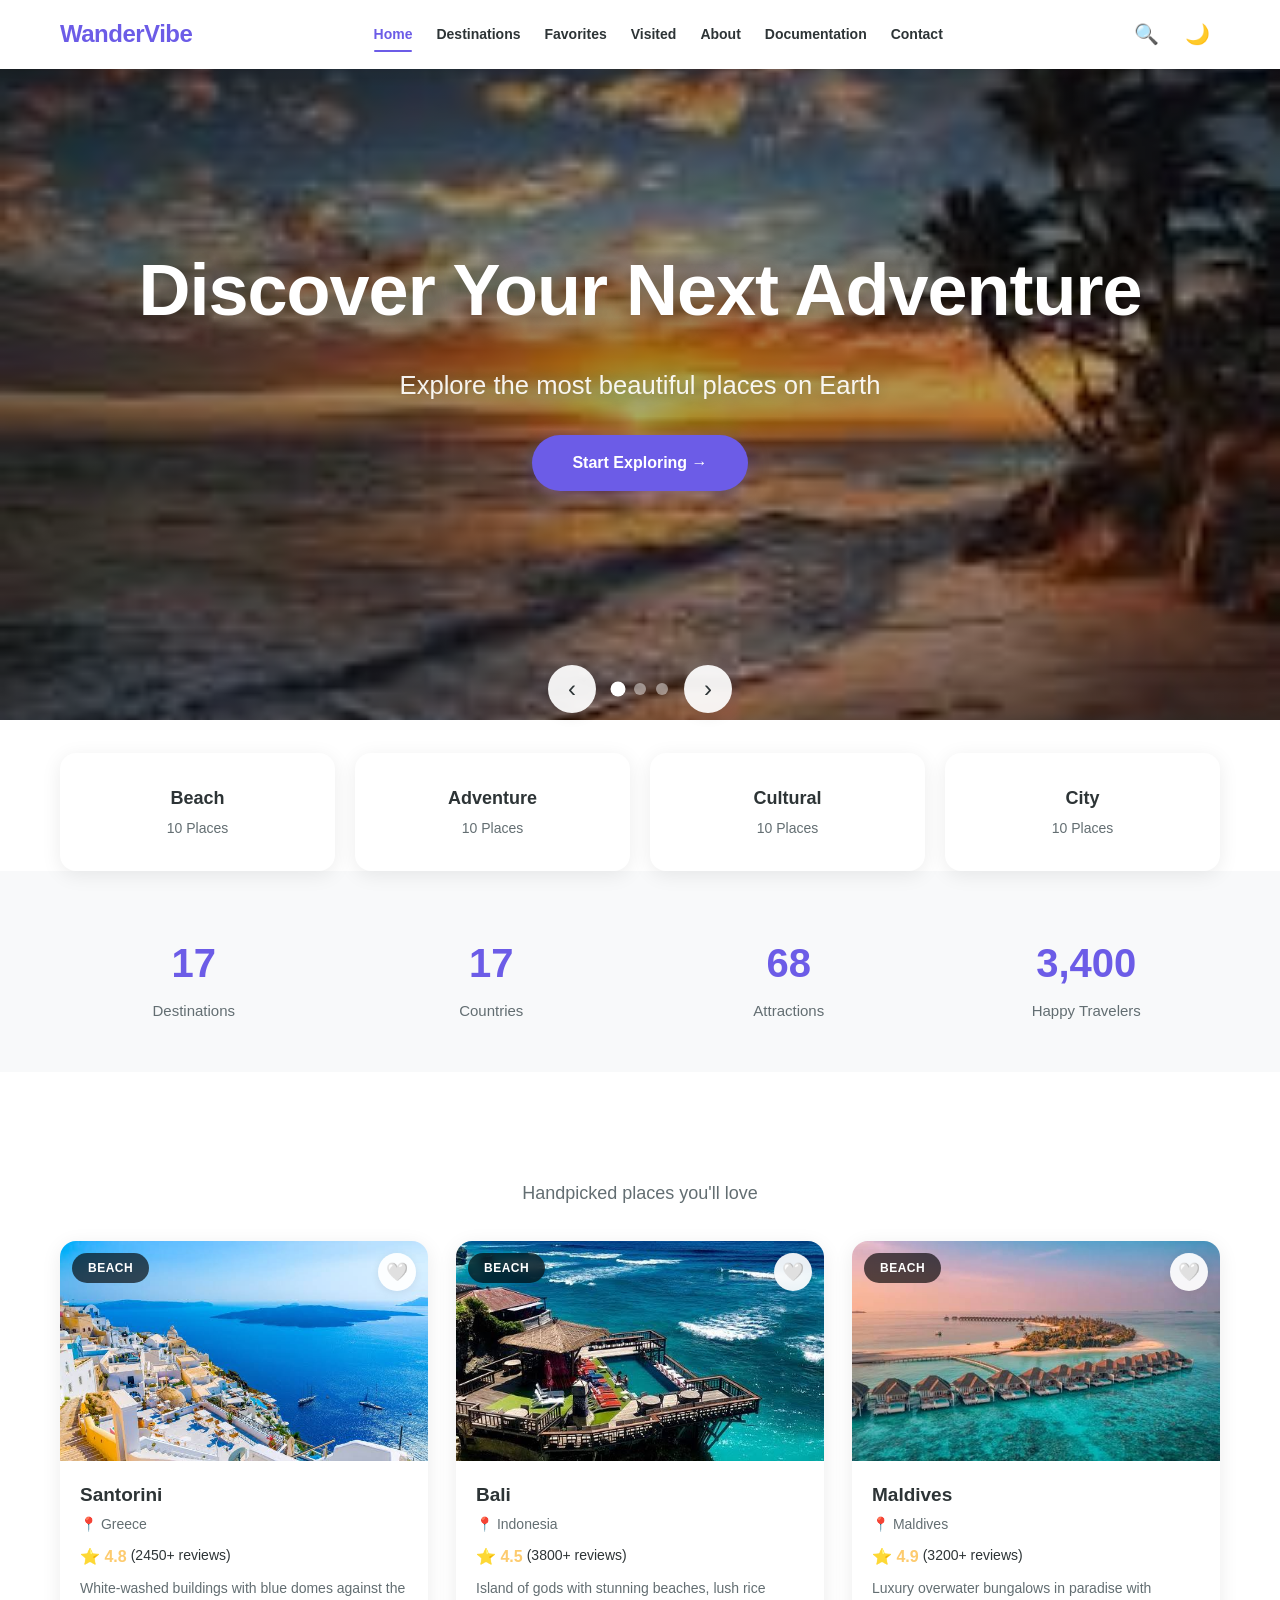
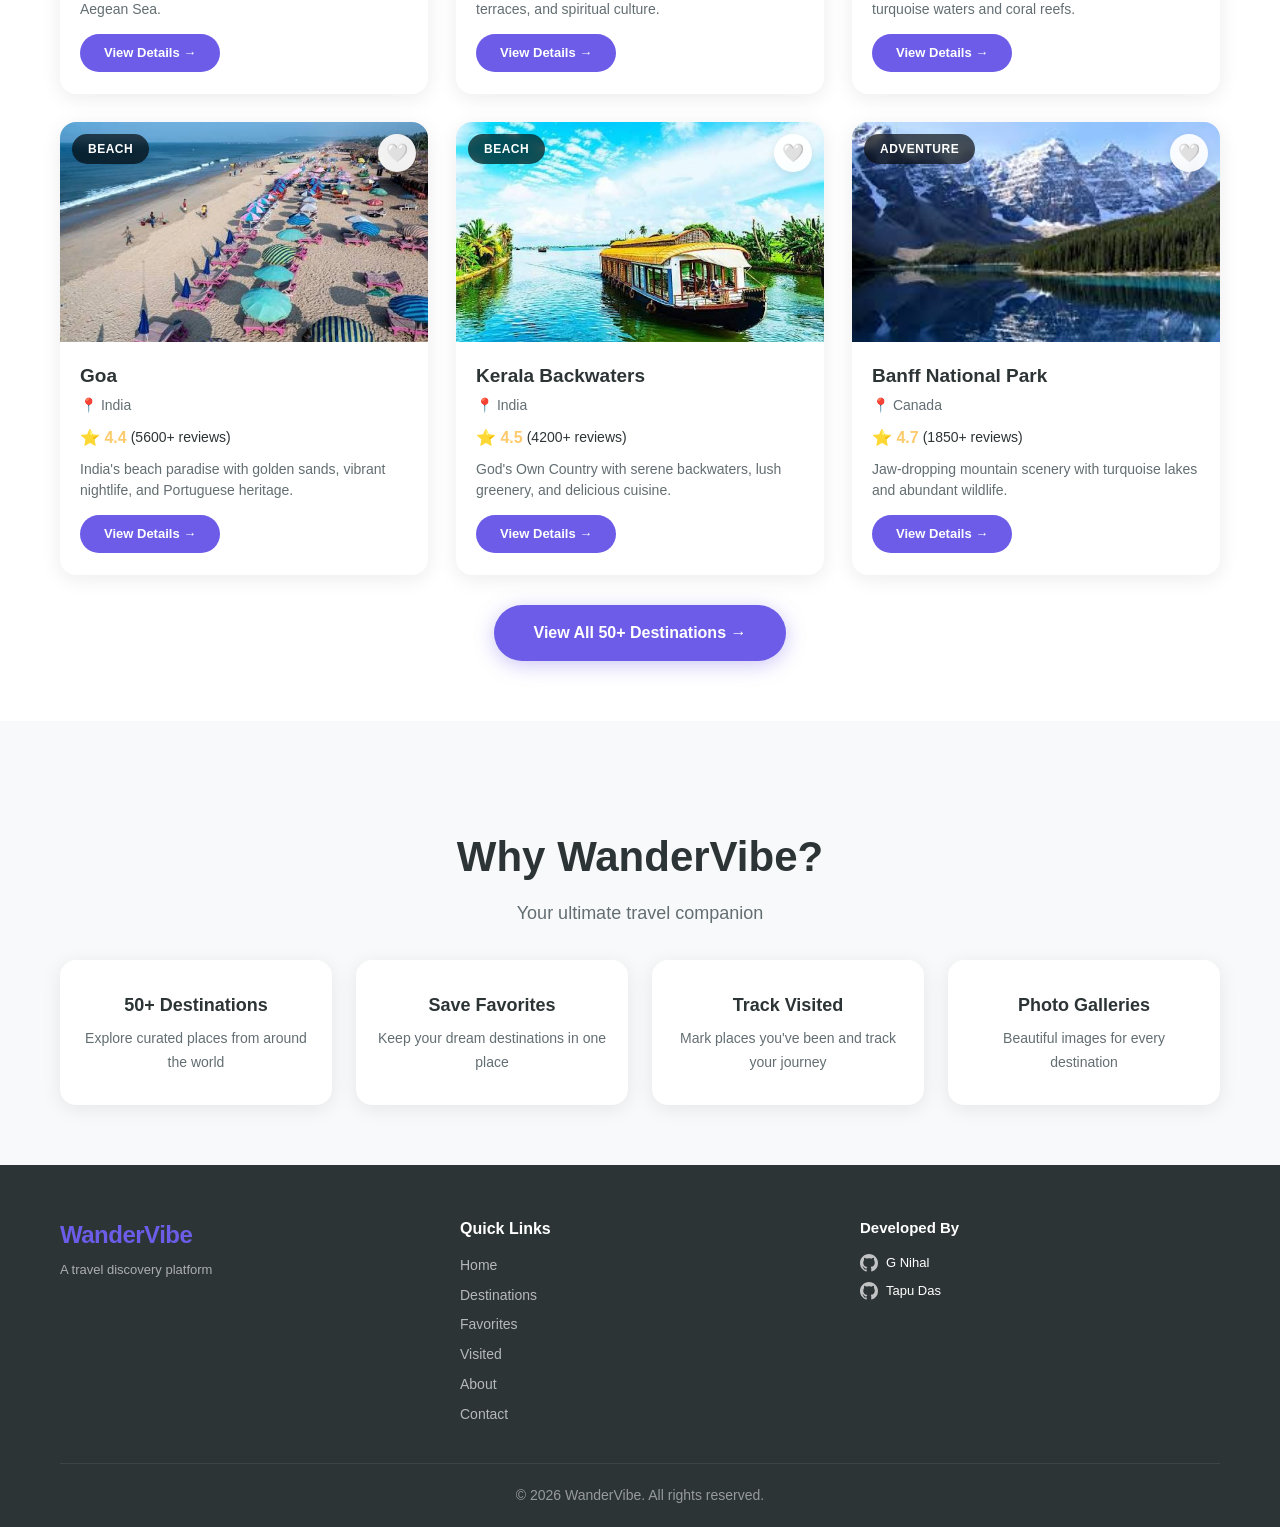
==== commit 04040a6a: "Added documentation page, all destination images, and updated all files" ====
--- a/index.html
+++ b/index.html
@@ -7,6 +7,7 @@
     <link rel="stylesheet" href="css/style.css" />
     <link rel="stylesheet" href="css/dark-mode.css" />
     <link rel="stylesheet" href="css/responsive.css" />
+    <link rel="icon" type="image/png" href="assets/images/wandervibelogo.png" />
 </head>
 <body>
 
@@ -14,7 +15,6 @@
     <header id="header">
         <div class="container">
             <div class="logo">
-                <span class="logo-icon">🌍</span>
                 <span class="logo-text">WanderVibe</span>
             </div>
 
@@ -24,6 +24,7 @@
                 <a href="favorites.html">Favorites</a>
                 <a href="visited.html">Visited</a>
                 <a href="about.html">About</a>
+                <a href="documentation.html">Documentation</a>
                 <a href="contact.html">Contact</a>
             </nav>
 
@@ -34,6 +35,15 @@
             </div>
         </div>
     </header>
+
+    <!-- LOADING SCREEN -->
+    <div id="loader">
+        <div class="loader-content">
+            <img src="assets/images/wandervibelogo.png" alt="WanderVibe" style="height:170px;width:auto;margin-bottom:3px;" />
+            <div class="loader-text">WanderVibe</div>
+            <div class="loader-bar"><div class="loader-progress"></div></div>
+        </div>
+    </div>
 
     <!-- SEARCH OVERLAY -->
     <div id="search-overlay">
--- a/css/style.css
+++ b/css/style.css
@@ -672,7 +672,6 @@
     font-size: 14px;
     color: var(--text-light);
     display: -webkit-box;
-    -webkit-line-clamp: 2;
     -webkit-box-orient: vertical;
     overflow: hidden;
     line-height: 1.5;
@@ -1451,3 +1450,318 @@
     }
 }
 
+/* DOCUMENTATION STYLES */
+.doc-container {
+    max-width: 1000px;
+    margin: 0 auto;
+    padding: 20px 20px 40px;
+}
+
+.doc-hero {
+    text-align: center;
+    padding: 50px 0 20px;
+    border-bottom: 3px solid var(--primary);
+    margin-bottom: 30px;
+}
+
+.doc-hero h1 {
+    font-size: 36px;
+    font-weight: 900;
+    color: var(--primary);
+}
+
+.doc-hero p {
+    font-size: 16px;
+    color: var(--text-light);
+    margin-top: 6px;
+}
+
+.doc-section {
+    background: var(--card-bg);
+    border-radius: 12px;
+    padding: 24px 28px;
+    margin-bottom: 24px;
+    box-shadow: var(--shadow);
+    border-left: 4px solid var(--primary);
+}
+
+.doc-section h2 {
+    font-size: 22px;
+    font-weight: 800;
+    color: var(--primary);
+    margin-bottom: 12px;
+    display: flex;
+    align-items: center;
+    gap: 10px;
+}
+
+.doc-section h3 {
+    font-size: 17px;
+    font-weight: 700;
+    margin-top: 14px;
+    margin-bottom: 4px;
+}
+
+.doc-section p,
+.doc-section li {
+    font-size: 15px;
+    line-height: 1.8;
+    color: var(--text-light);
+}
+
+.doc-section ul {
+    padding-left: 20px;
+    list-style: disc;
+}
+
+.doc-section ul li {
+    margin-bottom: 4px;
+}
+
+.doc-grid {
+    display: grid;
+    grid-template-columns: 1fr 1fr;
+    gap: 16px;
+}
+
+.doc-card {
+    background: var(--bg-alt);
+    padding: 16px 20px;
+    border-radius: 8px;
+}
+
+.doc-card h4 {
+    font-weight: 700;
+    font-size: 15px;
+    margin-bottom: 2px;
+}
+
+.doc-card p {
+    font-size: 14px;
+    color: var(--text-light);
+}
+
+.doc-badge {
+    display: inline-block;
+    padding: 4px 16px;
+    border-radius: 50px;
+    background: var(--primary);
+    color: #fff;
+    font-size: 13px;
+    font-weight: 600;
+    margin: 3px 4px 3px 0;
+}
+
+.doc-table {
+    width: 100%;
+    border-collapse: collapse;
+    margin: 12px 0;
+}
+
+.doc-table th,
+.doc-table td {
+    padding: 10px 14px;
+    border: 1px solid var(--light);
+    text-align: left;
+    font-size: 14px;
+}
+
+.doc-table th {
+    background: var(--primary);
+    color: #fff;
+    font-weight: 700;
+}
+
+.doc-table td {
+    color: var(--text-light);
+}
+
+.doc-links {
+    display: flex;
+    gap: 16px;
+    flex-wrap: wrap;
+    margin-top: 10px;
+}
+
+.doc-links a {
+    display: inline-block;
+    padding: 10px 28px;
+    border-radius: 8px;
+    font-weight: 600;
+    font-size: 15px;
+    transition: all 0.3s;
+    text-decoration: none;
+}
+
+.doc-links .btn-github {
+    background: #24292e;
+    color: #fff;
+}
+
+.doc-links .btn-github:hover {
+    background: #1a1e22;
+    transform: translateY(-2px);
+}
+
+.doc-links .btn-vercel {
+    background: #000;
+    color: #fff;
+}
+
+.doc-links .btn-vercel:hover {
+    background: #1a1a1a;
+    transform: translateY(-2px);
+}
+
+.doc-screenshot {
+    width: 65%;
+    border-radius: 8px;
+    border: 1px solid var(--light);
+    margin: 4px 0;
+}
+
+.doc-screenshot-placeholder-home {
+    width: 100%;
+    height: 285px;
+    background: var(--bg-alt);
+    border-radius: 8px;
+    display: flex;
+    align-items: center;
+    justify-content: center;
+    font-size: 14px;
+    color: var(--text-light);
+    border: 2px dashed var(--light);
+    margin: 8px 0;
+}
+
+.doc-screenshot-placeholder-dest-detail {
+    width: 100%; 
+    height: 445px;
+    background: var(--bg-alt);
+    border-radius: 8px;
+    display: flex;
+    align-items: center;
+    justify-content: center;
+    font-size: 14px;
+    color: var(--text-light);
+    border: 2px dashed var(--light);
+    margin: 8px 0;
+}
+
+.doc-screenshot-placeholder {
+    width: 100%;
+    height: 355px;
+    background: var(--bg-alt);
+    border-radius: 8px;
+    display: flex;
+    align-items: center;
+    justify-content: center;
+    font-size: 14px;
+    color: var(--text-light);
+    border: 2px dashed var(--light);
+    margin: 8px 0;
+}
+
+.feedback-box {
+    background: var(--bg-alt);
+    padding: 16px 20px;
+    border-radius: 8px;
+    border-left: 4px solid var(--secondary);
+    font-style: italic;
+    font-size: 15px;
+    line-height: 1.8;
+    color: var(--text-light);
+}
+
+/* ===== RESPONSIVE ===== */
+@media (max-width: 768px) {
+    .doc-grid {
+        grid-template-columns: 1fr;
+    }
+
+    .doc-section {
+        padding: 18px 16px;
+    }
+
+    .doc-hero h1 {
+        font-size: 28px;
+    }
+
+    .doc-table th,
+    .doc-table td {
+        padding: 6px 10px;
+        font-size: 13px;
+    }
+
+    .doc-links {
+        flex-direction: column;
+    }
+
+    .doc-links a {
+        text-align: center;
+    }
+}
+
+@media (max-width: 480px) {
+    .doc-section h2 {
+        font-size: 18px;
+    }
+
+    .doc-hero h1 {
+        font-size: 22px;
+    }
+
+    .doc-hero p {
+        font-size: 14px;
+    }
+}
+
+/* LOADING SCREEN */
+#loader {
+    position: fixed;
+    inset: 0;
+    background: var(--bg);
+    display: flex;
+    align-items: center;
+    justify-content: center;
+    z-index: 99999;
+    transition: opacity 0.6s ease, visibility 0.6s ease;
+}
+
+#loader.hide {
+    opacity: 0;
+    visibility: hidden;
+}
+
+.loader-content {
+    text-align: center;
+}
+
+.loader-text {
+    font-size: 24px;
+    font-weight: 800;
+    color: var(--primary);
+    margin: 8px 0 12px;
+}
+
+.loader-bar {
+    width: 200px;
+    height: 4px;
+    background: var(--light);
+    border-radius: 4px;
+    overflow: hidden;
+    margin: 0 auto;
+}
+
+.loader-progress {
+    width: 0%;
+    height: 100%;
+    background: linear-gradient(90deg, var(--primary), var(--secondary));
+    border-radius: 4px;
+    animation: loadProgress 2s ease forwards;
+}
+
+@keyframes loadProgress {
+    0% { width: 0%; }
+    100% { width: 100%; }
+}
